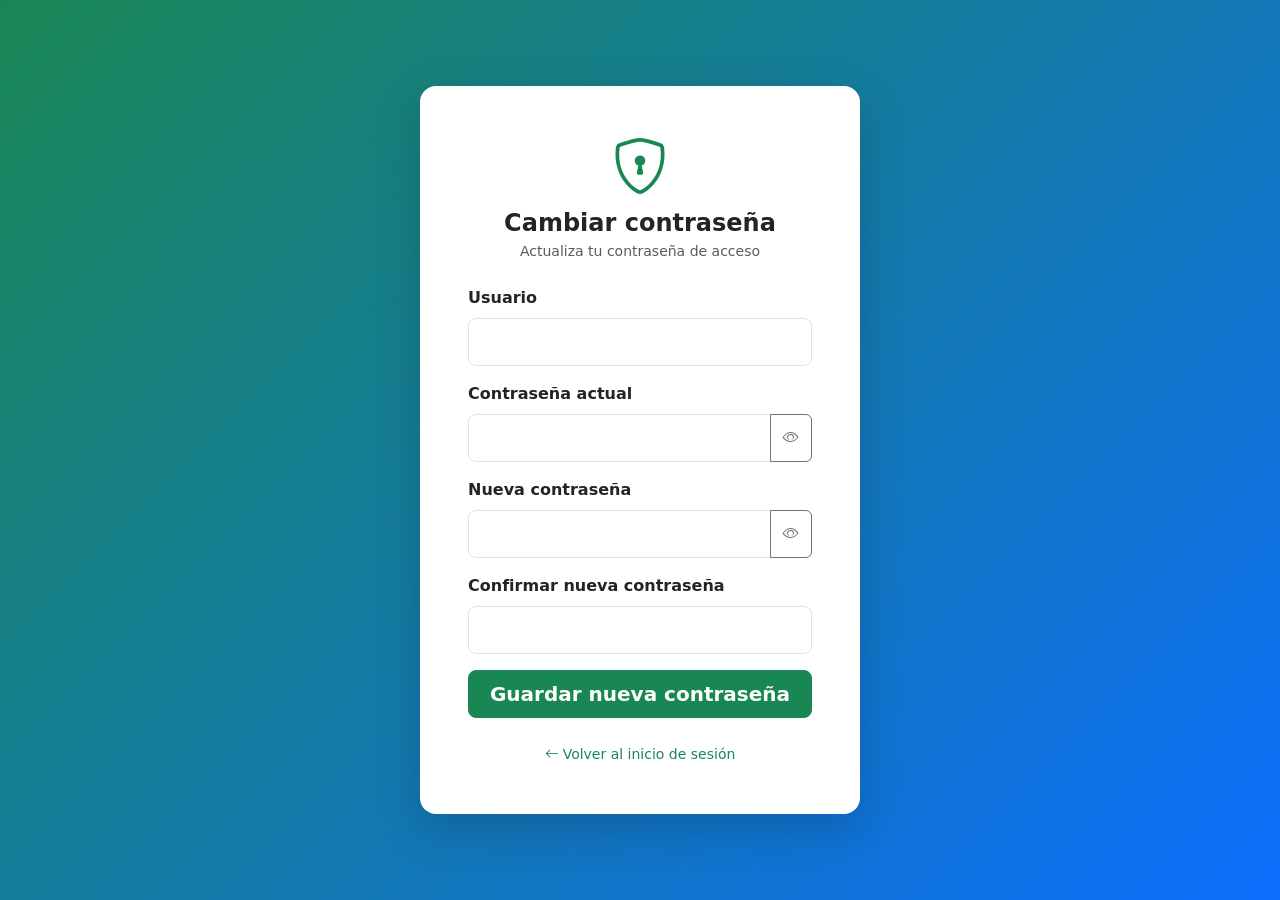
==== change-password.html @ e28ed726 "Add files via upload" ====
<!DOCTYPE html>
<html lang="es">
<head>
    <meta charset="UTF-8">
    <meta name="viewport" content="width=device-width, initial-scale=1.0">
    <title>Cambiar contraseña · Riego Inteligente</title>
    <link href="https://cdn.jsdelivr.net/npm/bootstrap@5.3.2/dist/css/bootstrap.min.css" rel="stylesheet">
    <link rel="stylesheet" href="https://cdn.jsdelivr.net/npm/bootstrap-icons@1.11.1/font/bootstrap-icons.css">
    <link rel="stylesheet" href="css/auth.css">
</head>
<body class="auth-bg">
    <div class="auth-wrapper">
        <div class="card auth-card shadow-lg border-0 rounded-4">
            <div class="card-body p-5">
                <div class="text-center mb-4">
                    <i class="bi bi-shield-lock display-4 text-success"></i>
                    <h1 class="h4 fw-bold mt-2 mb-1">Cambiar contraseña</h1>
                    <p class="text-muted small mb-0">Actualiza tu contraseña de acceso</p>
                </div>

                <div id="alert" class="d-none"></div>

                <form id="changeForm" novalidate>
                    <div class="mb-3">
                        <label for="username" class="form-label fw-semibold">Usuario</label>
                        <input type="text" class="form-control form-control-lg" id="username"
                               autocomplete="username" required minlength="4" maxlength="50">
                    </div>

                    <div class="mb-3">
                        <label for="currentPassword" class="form-label fw-semibold">Contraseña actual</label>
                        <div class="input-group">
                            <input type="password" class="form-control form-control-lg" id="currentPassword"
                                   autocomplete="current-password" required minlength="8" maxlength="100">
                            <button class="btn btn-outline-secondary" type="button" data-toggle="currentPassword" tabindex="-1">
                                <i class="bi bi-eye"></i>
                            </button>
                        </div>
                    </div>

                    <div class="mb-3">
                        <label for="newPassword" class="form-label fw-semibold">Nueva contraseña</label>
                        <div class="input-group">
                            <input type="password" class="form-control form-control-lg" id="newPassword"
                                   autocomplete="new-password" required minlength="8" maxlength="100">
                            <button class="btn btn-outline-secondary" type="button" data-toggle="newPassword" tabindex="-1">
                                <i class="bi bi-eye"></i>
                            </button>
                        </div>
                    </div>

                    <div class="mb-3">
                        <label for="confirmPassword" class="form-label fw-semibold">Confirmar nueva contraseña</label>
                        <input type="password" class="form-control form-control-lg" id="confirmPassword"
                               autocomplete="new-password" required minlength="8" maxlength="100">
                    </div>

                    <button type="submit" class="btn btn-success btn-lg w-100 fw-semibold" id="btnChange">
                        <span class="spinner-border spinner-border-sm me-2 d-none" id="spinner"></span>
                        Guardar nueva contraseña
                    </button>
                </form>

                <div class="text-center mt-4">
                    <a href="login.html" class="text-decoration-none small">
                        <i class="bi bi-arrow-left me-1"></i>Volver al inicio de sesión
                    </a>
                </div>
            </div>
        </div>
    </div>

    <script src="js/config.js"></script>
    <script src="js/auth.js"></script>
</body>
</html>
---- css/auth.css ----
body.auth-bg {
    min-height: 100vh;
    background: linear-gradient(135deg, #198754 0%, #0d6efd 100%);
    display: flex;
    align-items: center;
    justify-content: center;
    padding: 20px;
}

.auth-wrapper {
    width: 100%;
    max-width: 440px;
}

.auth-card {
    background: #ffffff;
}

.auth-card .form-control:focus {
    border-color: #198754;
    box-shadow: 0 0 0 0.25rem rgba(25, 135, 84, 0.15);
}

.auth-card a {
    color: #198754;
}

.auth-card a:hover {
    color: #146c43;
}
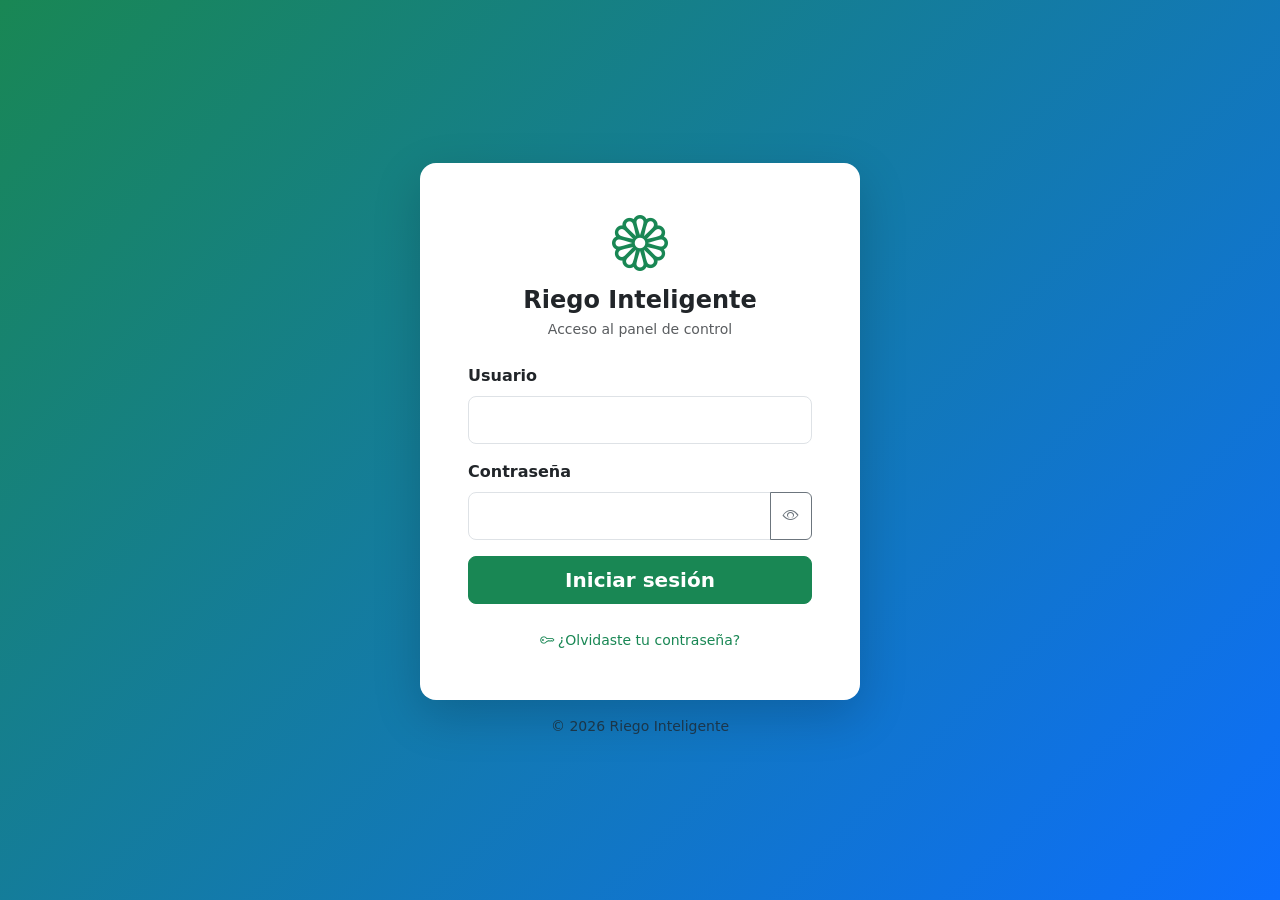
==== commit 447ccbb6: "Add files via upload" ====
--- a/change-password.html
+++ b/change-password.html
@@ -1,5 +1,6 @@
 <!DOCTYPE html>
 <html lang="es">
+
 <head>
     <meta charset="UTF-8">
     <meta name="viewport" content="width=device-width, initial-scale=1.0">
@@ -8,6 +9,12 @@
     <link rel="stylesheet" href="https://cdn.jsdelivr.net/npm/bootstrap-icons@1.11.1/font/bootstrap-icons.css">
     <link rel="stylesheet" href="css/auth.css">
 </head>
+<script>
+    if (!localStorage.getItem('userId')) {
+        window.location.replace('login.html');
+    }
+</script>
+
 <body class="auth-bg">
     <div class="auth-wrapper">
         <div class="card auth-card shadow-lg border-0 rounded-4">
@@ -23,16 +30,17 @@
                 <form id="changeForm" novalidate>
                     <div class="mb-3">
                         <label for="username" class="form-label fw-semibold">Usuario</label>
-                        <input type="text" class="form-control form-control-lg" id="username"
-                               autocomplete="username" required minlength="4" maxlength="50">
+                        <input type="text" class="form-control form-control-lg" id="username" autocomplete="username"
+                            required minlength="4" maxlength="50">
                     </div>
 
                     <div class="mb-3">
                         <label for="currentPassword" class="form-label fw-semibold">Contraseña actual</label>
                         <div class="input-group">
                             <input type="password" class="form-control form-control-lg" id="currentPassword"
-                                   autocomplete="current-password" required minlength="8" maxlength="100">
-                            <button class="btn btn-outline-secondary" type="button" data-toggle="currentPassword" tabindex="-1">
+                                autocomplete="current-password" required minlength="8" maxlength="100">
+                            <button class="btn btn-outline-secondary" type="button" data-toggle="currentPassword"
+                                tabindex="-1">
                                 <i class="bi bi-eye"></i>
                             </button>
                         </div>
@@ -42,8 +50,9 @@
                         <label for="newPassword" class="form-label fw-semibold">Nueva contraseña</label>
                         <div class="input-group">
                             <input type="password" class="form-control form-control-lg" id="newPassword"
-                                   autocomplete="new-password" required minlength="8" maxlength="100">
-                            <button class="btn btn-outline-secondary" type="button" data-toggle="newPassword" tabindex="-1">
+                                autocomplete="new-password" required minlength="8" maxlength="100">
+                            <button class="btn btn-outline-secondary" type="button" data-toggle="newPassword"
+                                tabindex="-1">
                                 <i class="bi bi-eye"></i>
                             </button>
                         </div>
@@ -52,7 +61,7 @@
                     <div class="mb-3">
                         <label for="confirmPassword" class="form-label fw-semibold">Confirmar nueva contraseña</label>
                         <input type="password" class="form-control form-control-lg" id="confirmPassword"
-                               autocomplete="new-password" required minlength="8" maxlength="100">
+                            autocomplete="new-password" required minlength="8" maxlength="100">
                     </div>
 
                     <button type="submit" class="btn btn-success btn-lg w-100 fw-semibold" id="btnChange">
@@ -73,4 +82,5 @@
     <script src="js/config.js"></script>
     <script src="js/auth.js"></script>
 </body>
+
 </html>
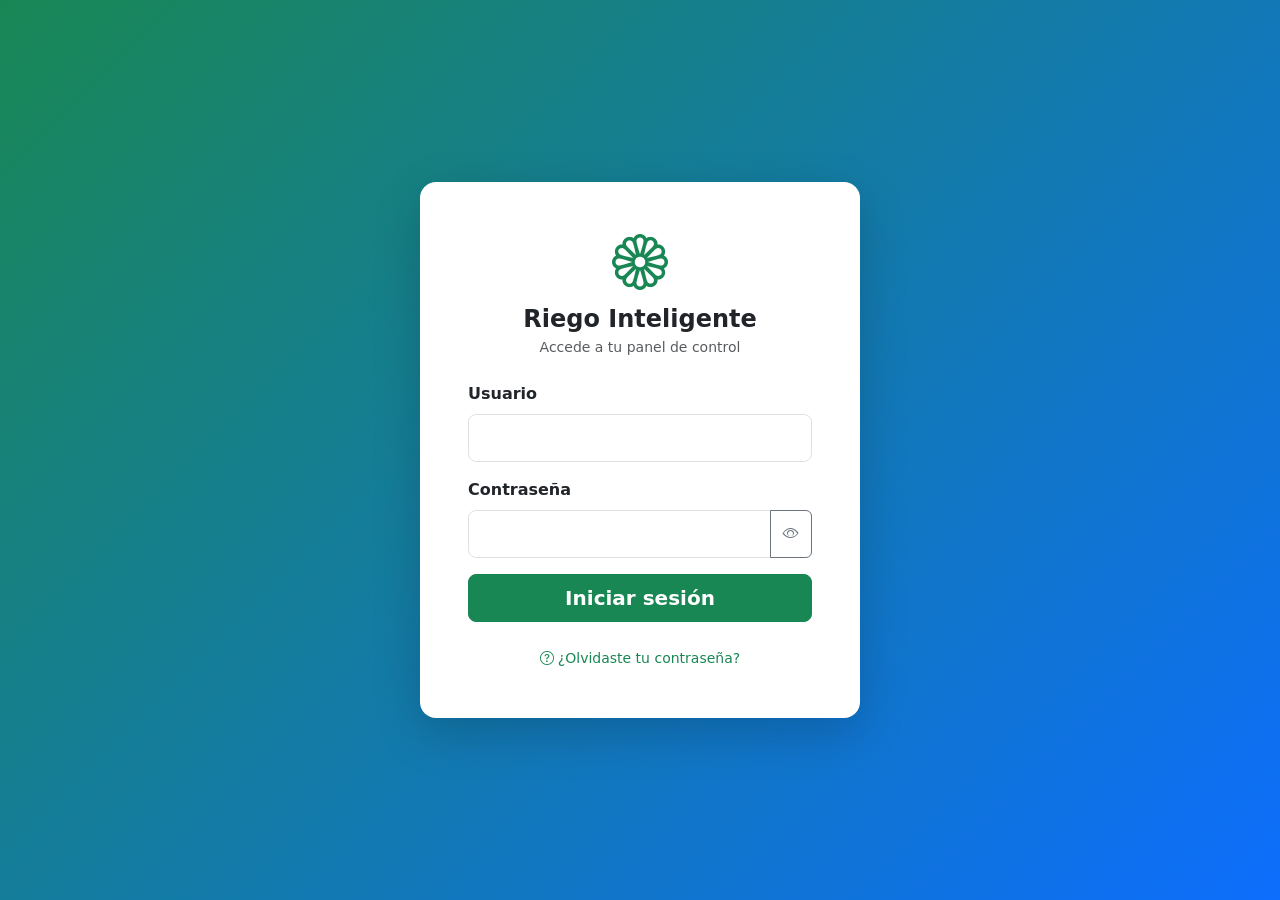
==== commit 06d1ffb6: "Add files via upload" ====
--- a/change-password.html
+++ b/change-password.html
@@ -8,12 +8,13 @@
     <link href="https://cdn.jsdelivr.net/npm/bootstrap@5.3.2/dist/css/bootstrap.min.css" rel="stylesheet">
     <link rel="stylesheet" href="https://cdn.jsdelivr.net/npm/bootstrap-icons@1.11.1/font/bootstrap-icons.css">
     <link rel="stylesheet" href="css/auth.css">
+    <script>
+        if (!localStorage.getItem('userId') || !localStorage.getItem('token')) {
+            localStorage.clear();
+            window.location.replace('login.html');
+        }
+    </script>
 </head>
-<script>
-    if (!localStorage.getItem('userId')) {
-        window.location.replace('login.html');
-    }
-</script>
 
 <body class="auth-bg">
     <div class="auth-wrapper">
@@ -31,7 +32,7 @@
                     <div class="mb-3">
                         <label for="username" class="form-label fw-semibold">Usuario</label>
                         <input type="text" class="form-control form-control-lg" id="username" autocomplete="username"
-                            required minlength="4" maxlength="50">
+                            readonly required minlength="4" maxlength="50">
                     </div>
 
                     <div class="mb-3">
@@ -71,8 +72,8 @@
                 </form>
 
                 <div class="text-center mt-4">
-                    <a href="login.html" class="text-decoration-none small">
-                        <i class="bi bi-arrow-left me-1"></i>Volver al inicio de sesión
+                    <a href="index.html" class="text-decoration-none small">
+                        <i class="bi bi-arrow-left me-1"></i>Volver al panel de control
                     </a>
                 </div>
             </div>
